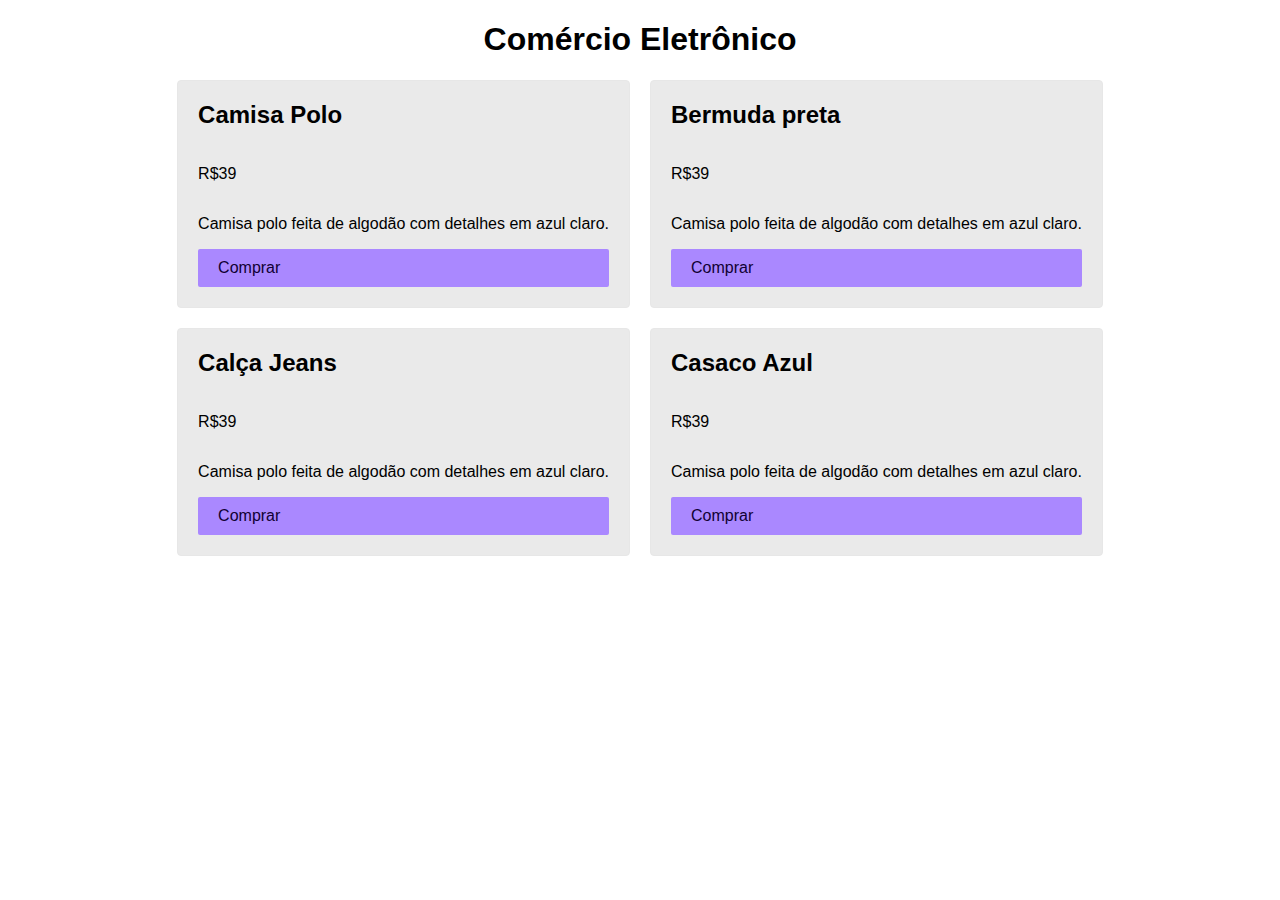
==== gridColumns/index.html @ a77900e1 "➕ grid columns" ====
<!DOCTYPE html>
<html lang="pt">

<head>
    <meta charset="UTF-8">
    <meta http-equiv="X-UA-Compatible" content="IE=edge">
    <meta name="viewport" content="width=device-width, initial-scale=1.0">
    <title>Grid Collumns</title>
    <link rel="stylesheet" href="style.css">
</head>

<body>
    <h1>Comércio Eletrônico</h1>
    <div class="grid">
        <div class="item">
            <h2>Camisa Polo</h2>
            <p class="preco">R$39</p>
            <p>Camisa polo feita de algodão com detalhes em azul claro.</p>
            <a class="comprar" href="#">Comprar</a>
        </div>

        <div class="item">
            <h2>Bermuda preta</h2>
            <p class="preco">R$39</p>
            <p>Camisa polo feita de algodão com detalhes em azul claro.</p>
            <a class="comprar" href="#">Comprar</a>
        </div>

        <div class="item">
            <h2>Calça Jeans</h2>
            <p class="preco">R$39</p>
            <p>Camisa polo feita de algodão com detalhes em azul claro.</p>
            <a class="comprar" href="#">Comprar</a>
        </div>

        <div class="item">
            <h2>Casaco Azul</h2>
            <p class="preco">R$39</p>
            <p>Camisa polo feita de algodão com detalhes em azul claro.</p>
            <a class="comprar" href="#">Comprar</a>
        </div>


    </div>
</body>

</html>
---- gridColumns/style.css ----
body {
  font-family: Arial, Helvetica, sans-serif;
}

h1 {
  text-align: center;
}

h2 {
  margin-top: 0px;
}

.comprar {
  background: #a8f;
  color: #103;
  padding: 10px 20px;
  text-decoration: none;
  border-radius: 2px;
}

.item {
  background: #17171717;
  border: 1px solid #e7e7e7;
  padding: 20px;
  border-radius: 4px;

  display: grid;
}

.grid {
  display: grid;
  grid-template-columns: auto auto;
  gap: 20px;
  justify-content: center;
}
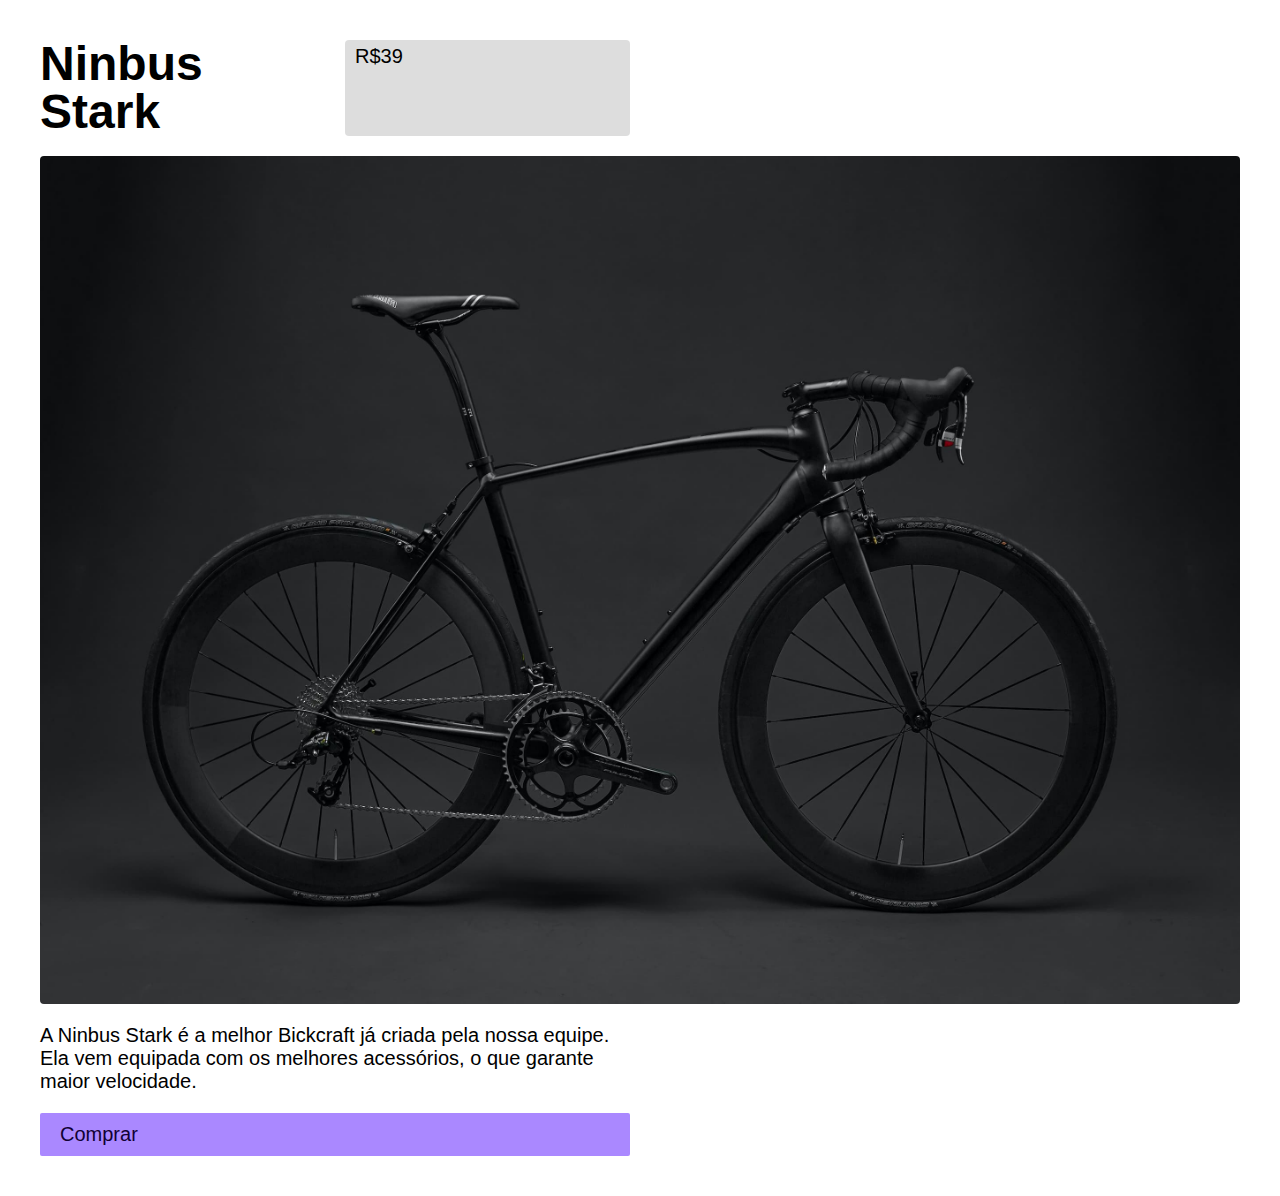
==== commit 9be90dfb: "➕ grid column 2" ====
--- a/gridColumns/index.html
+++ b/gridColumns/index.html
@@ -10,37 +10,12 @@
 </head>
 
 <body>
-    <h1>Comércio Eletrônico</h1>
     <div class="grid">
-        <div class="item">
-            <h2>Camisa Polo</h2>
-            <p class="preco">R$39</p>
-            <p>Camisa polo feita de algodão com detalhes em azul claro.</p>
-            <a class="comprar" href="#">Comprar</a>
-        </div>
-
-        <div class="item">
-            <h2>Bermuda preta</h2>
-            <p class="preco">R$39</p>
-            <p>Camisa polo feita de algodão com detalhes em azul claro.</p>
-            <a class="comprar" href="#">Comprar</a>
-        </div>
-
-        <div class="item">
-            <h2>Calça Jeans</h2>
-            <p class="preco">R$39</p>
-            <p>Camisa polo feita de algodão com detalhes em azul claro.</p>
-            <a class="comprar" href="#">Comprar</a>
-        </div>
-
-        <div class="item">
-            <h2>Casaco Azul</h2>
-            <p class="preco">R$39</p>
-            <p>Camisa polo feita de algodão com detalhes em azul claro.</p>
-            <a class="comprar" href="#">Comprar</a>
-        </div>
-
-
+        <h1 class="titulo">Ninbus Stark</h1>
+        <span class="preco">R$39</span>
+        <img class="foto" src="/img/bicicleta.jpg" alt="bicicleta Preta">
+        <p class="descricao">A Ninbus Stark é a melhor Bickcraft já criada pela nossa equipe. Ela vem equipada com os melhores acessórios, o que garante maior velocidade.</p>
+        <a class="comprar" href="#">Comprar</a>
     </div>
 </body>
 
--- a/gridColumns/style.css
+++ b/gridColumns/style.css
@@ -1,13 +1,46 @@
+.grid {
+  display: grid;
+  gap: 20px;
+  grid-template-columns: 1fr 1fr 1fr 1fr;
+}
+
+.foto {
+  grid-column: 1/ -1;
+}
+
+.descricao {
+  grid-column: 1 / 3;
+}
+
+.comprar {
+  grid-column: 1 / 3;
+}
+
+/*Estilos Gerais*/
+
 body {
   font-family: Arial, Helvetica, sans-serif;
+  margin: 40px;
+}
+
+h1,
+p {
+  margin: 0px;
 }
 
 h1 {
-  text-align: center;
+  font-size: 48px;
+  line-height: 1;
 }
 
-h2 {
-  margin-top: 0px;
+p,
+span {
+  font-size: 20px;
+}
+
+img {
+  max-width: 100%;
+  border-radius: 4px;
 }
 
 .comprar {
@@ -16,20 +49,11 @@
   padding: 10px 20px;
   text-decoration: none;
   border-radius: 2px;
+  font-size: 20px;
 }
 
-.item {
-  background: #17171717;
-  border: 1px solid #e7e7e7;
-  padding: 20px;
+.preco {
+  background: #ddd;
+  padding: 5px 10px;
   border-radius: 4px;
-
-  display: grid;
 }
-
-.grid {
-  display: grid;
-  grid-template-columns: auto auto;
-  gap: 20px;
-  justify-content: center;
-}
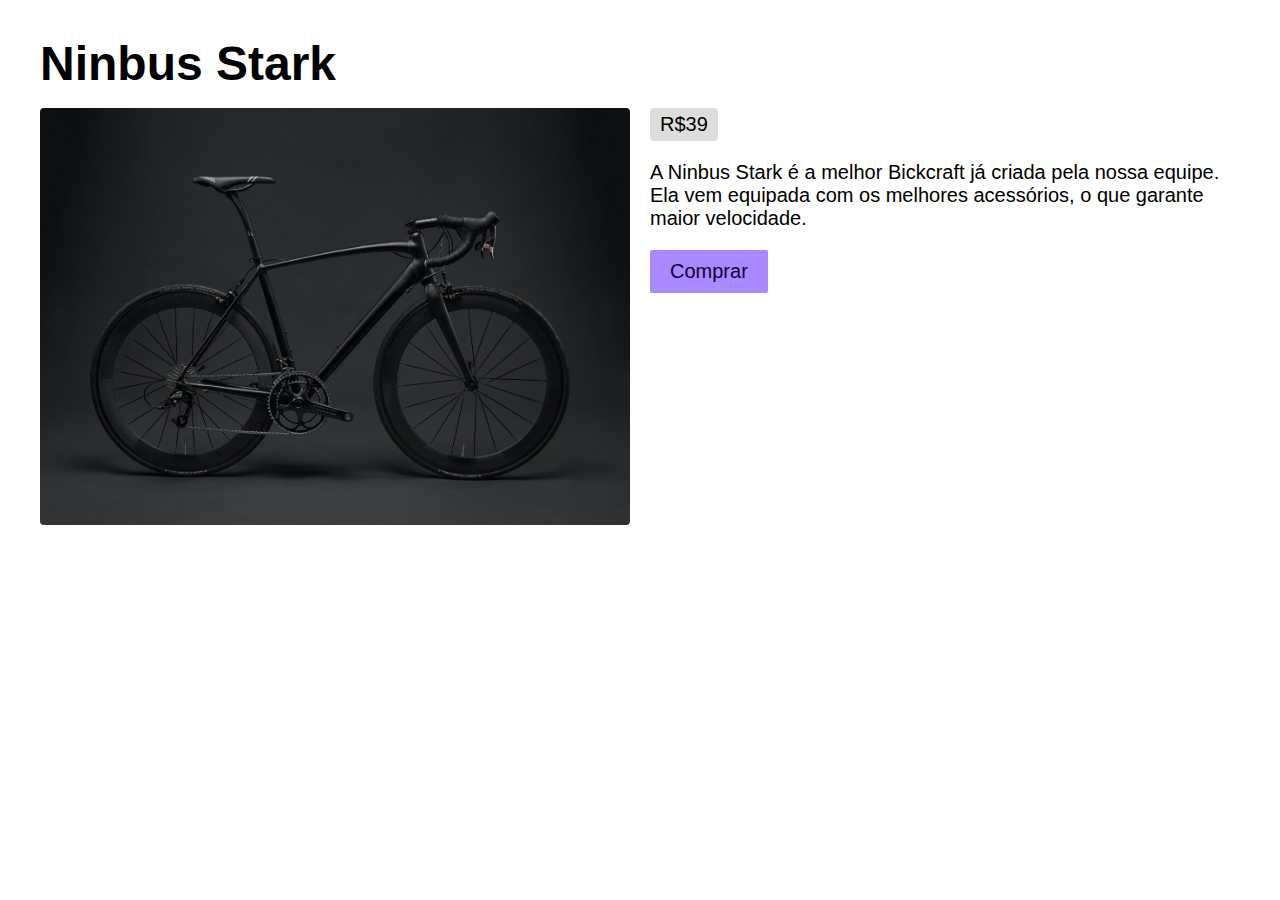
==== commit 2beadcb3: "➕ Grid Template Rows" ====
--- a/gridColumns/index.html
+++ b/gridColumns/index.html
@@ -12,10 +12,12 @@
 <body>
     <div class="grid">
         <h1 class="titulo">Ninbus Stark</h1>
-        <span class="preco">R$39</span>
         <img class="foto" src="/img/bicicleta.jpg" alt="bicicleta Preta">
-        <p class="descricao">A Ninbus Stark é a melhor Bickcraft já criada pela nossa equipe. Ela vem equipada com os melhores acessórios, o que garante maior velocidade.</p>
-        <a class="comprar" href="#">Comprar</a>
+        <div class="info">
+            <span class="preco">R$39</span>
+            <p class="descricao">A Ninbus Stark é a melhor Bickcraft já criada pela nossa equipe. Ela vem equipada com os melhores acessórios, o que garante maior velocidade.</p>
+            <a class="comprar" href="#">Comprar</a>
+        </div>
     </div>
 </body>
 
--- a/gridColumns/style.css
+++ b/gridColumns/style.css
@@ -1,19 +1,18 @@
 .grid {
   display: grid;
   gap: 20px;
-  grid-template-columns: 1fr 1fr 1fr 1fr;
+  grid-template-columns: repeat(2, 1fr);
 }
 
-.foto {
-  grid-column: 1/ -1;
+.titulo {
+  grid-column: 1 / -1;
 }
 
-.descricao {
-  grid-column: 1 / 3;
-}
-
-.comprar {
-  grid-column: 1 / 3;
+.info {
+  place-self: start;
+  display: grid;
+  place-items: start;
+  gap: 20px;
 }
 
 /*Estilos Gerais*/
